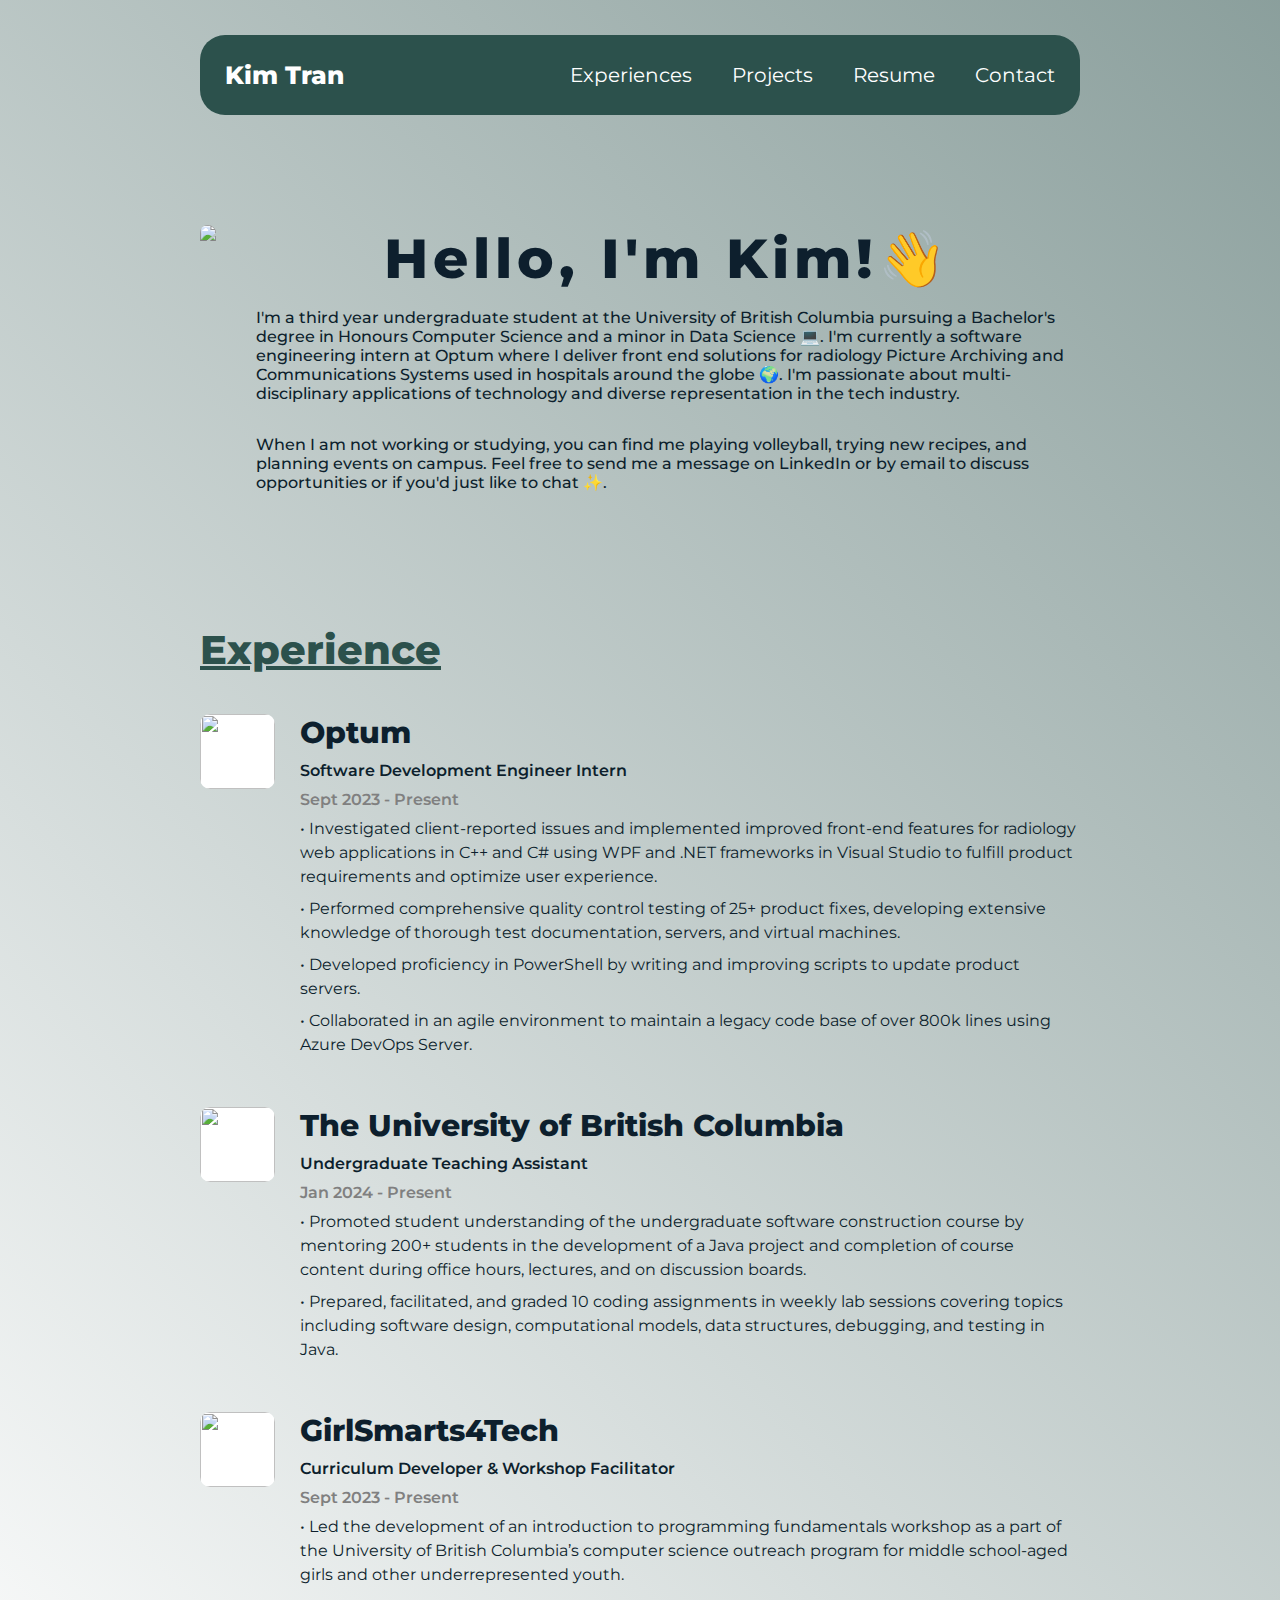
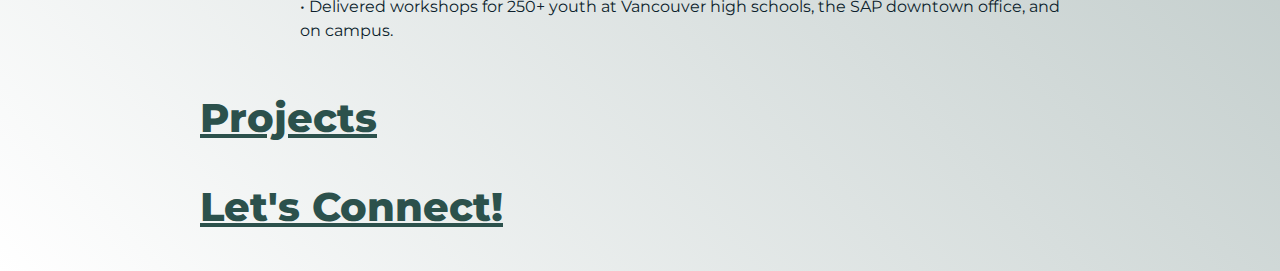
==== docs/index.html @ 5f3996e8 "configurations for hosting site" ====
<!DOCTYPE html>
<html>
    <head>
        <link rel="stylesheet" href="index.css">
        <link href="https://fonts.googleapis.com/css2?family=Barlow+Condensed:wght@800&family=Montserrat:wght@400;600;800&display=swap" rel="stylesheet">
    </head>
    <body class = "main">
        <title>Kimberly Tran</title>
        <div class = "banner">
            <p class = "name">Kim Tran</p>
            <div class = "nav">
                <a href="#experience-section">Experiences</a>
                <a href="#projects-section">Projects</a>
                <a href="#resume-section">Resume</a>
                <a href="#contact-section">Contact</a>
            </div>
        </div>
        <div class ="introduction">
            <img class = "profile" src = "/portfolio-website/docs/images/profile_picture.jpg">
            <div class = "about-me">
                <p class = "greeting"> Hello, I'm Kim!&#128075; </p>
                <p> 
                    I'm a third year undergraduate student at the University of British Columbia pursuing a Bachelor's
                    degree in Honours Computer Science and a minor in Data Science &#128187;. I'm currently a software engineering intern at Optum 
                    where I deliver front end solutions for radiology Picture Archiving and Communications Systems
                    used in hospitals around the globe  &#127757;. I'm passionate about multi-disciplinary applications of technology and diverse representation
                    in the tech industry.
                </p>
                <p>
                    When I am not working or studying, you can find me playing volleyball, trying new recipes, and planning events on campus.
                    Feel free to send me a message on LinkedIn or by email to discuss opportunities or if you'd just like to chat &#10024;.
                </p>
            </div>
        </div>
        <div class = "experience-section" id = "experience-section">
            <p class = "subtitles">Experience</p>
            <div class = "experience">
                <div class = "logo">
                    <img class = "company-logos" src = "/portfolio-website/docs/images/optum_logo.png">
                </div>
                <div class = "description">
                    <p class = "company-name"> Optum</p>
                    <p class = "position-title"> Software Development Engineer Intern</p>
                    <p class = "work-dates"> Sept 2023 - Present</p>
                    <div>
                        <p class = "experience-bullet">
                            • Investigated client-reported issues and implemented improved front-end features for radiology web applications in C++ 
                            and C# using WPF and .NET frameworks in Visual Studio to fulfill product requirements and optimize user experience.
                        </p>
                        <p class = "experience-bullet">
                            • Performed comprehensive quality control testing of 25+ product fixes, developing extensive knowledge of thorough
                            test documentation, servers, and virtual machines. 
                        </p>
                        <p class = "experience-bullet">
                            • Developed proficiency in PowerShell by writing and improving scripts to update product servers.
                        </p>
                        <p class = "experience-bullet">
                            • Collaborated in an agile environment to maintain a legacy code base of over 800k lines using Azure DevOps Server.
                        </p>
                    </div>
                </div>
            </div>
            <div class = "experience">
                <div class = "logo">
                    <img class = "company-logos" src = "/portfolio-website/docs/images/ubc_logo.jpg">
                </div>
                <div class = "description">
                    <p class = "company-name">The University of British Columbia</p>
                    <p class = "position-title"> Undergraduate Teaching Assistant</p>
                    <p class = "work-dates"> Jan 2024 - Present</p>
                    <div>
                        <p class = "experience-bullet">
                            • Promoted student understanding of the undergraduate software construction course by mentoring 200+ students in the 
                            development of a Java project and completion of course content during office hours, lectures, and on discussion boards. 
                        </p>
                        <p class = "experience-bullet">
                            • Prepared, facilitated, and graded 10 coding assignments in weekly lab sessions covering topics including software 
                            design, computational models, data structures, debugging, and testing in Java.
                        </p>
                    </div>
                </div>
            </div>
            <div class = "experience">
                <div class = "logo">
                    <img class = "company-logos" src = "/portfolio-website/docs/images/gs4t_logo.png">
                </div>
                <div class = "description">
                    <p class = "company-name">GirlSmarts4Tech</p>
                    <p class = "position-title"> Curriculum Developer & Workshop Facilitator</p>
                    <p class = "work-dates"> Sept 2023 - Present</p>
                    <div>
                        <p class = "experience-bullet">
                            • Led the development of an introduction to programming fundamentals workshop as a part of the University of British 
                            Columbia’s computer science outreach program for middle school-aged girls and other underrepresented youth.
                        </p>
                        <p class = "experience-bullet">
                            • Delivered workshops for 250+ youth at Vancouver high schools, the SAP downtown office, and on campus.
                        </p>
                    </div>
                </div>
            </div>
        </div>
        <div class = "projects-section" id = "projects-section">
            <p class = "subtitles">Projects</p>
        </div>
        <div class = "contact-section" id = "contact-section">
            <p class = "subtitles">Let's Connect!</p>
        </div>

    </body>
</html>
---- docs/index.css ----
.main {
    background-color: white;
    color: #0d1f2d;
    font-family: 'Montserrat', sans-serif;
    margin-left: 200px;
    margin-right: 200px;
    background-image: linear-gradient(45deg, white, #2c514c);
    background-size: 300%;
}

.banner {
    margin-top: 25px;
    margin-bottom: 25px;
    background-color: #2c514c;
    color: white;
    border-radius: 25px;
    display: flex;
    flex: 2;
    flex-direction: row;
    padding-left: 25px;
    padding-right: 25px;
    justify-content: space-between;
    align-items: center;
    position: fixed;
    top: 10px;
    left: 200px;
    right: 200px;
}

.name {
    font-size: 25px;
    font-weight:800;
}

.nav {
    display: flex;
    flex: 5;
    flex-direction: row;
    justify-content: right;
    column-gap: 40px;
    font-size: 20px;
    align-items: center;
}

a {
    text-decoration: none;
    color: white;
}

a:hover {
    text-decoration: underline;
}

.bio {
    font-weight: 400;
    font-size: 12px;
}

.subtitles {
    font-size: 40px;
    font-weight:800;
    color: #2c514c;
    text-decoration: underline;
}

.project-types {
    border-radius: 8px;
    background-color: white;
    font-weight: 600;
    padding: 2px, 2px, 2px, 2px;
}

.introduction {
    display: flex;
    flex-direction: row;
    flex: 2;
    column-gap: 40px;
    justify-content: center;
    margin-top:225px;
    margin-bottom: 100px;
}

.profile {
    height: 300px;
    width: auto;
    border-radius: 50px;
}

.about-me {
    display: flex;
    flex-direction: column;
    flex: 3;
    justify-content: top;
    font-size: 16px;
    font-weight: 500;
}

.greeting {
    font-size: 55px;
    font-weight:600;
    letter-spacing: 5px;
    font-weight:800;
    margin-bottom: 0px;
    margin-top:0px;
    align-self: center;
}

.experience {
    display: flex;
    flex-direction: row; 
    flex: 2;
    justify-content: top;
    column-gap: 25px;
    margin-bottom: 50px;
}

.company-logos {
    height: 75px;
    width: 75px;
    background-color: white;
    border-radius: 10px;
}

.description {
    display: flex;
    flex-direction: column;
    flex: 4;
}

.company-name{
    font-size: 30px;
    font-weight: 800;
    margin-top: 0px;
    margin-bottom: 0px;
}

.position-title {
    font-weight: 600;
    margin-top: 10px;
    margin-bottom: 0px;
}

.work-dates {
    font-weight: 600;
    color: grey;
    margin-top:10px;
    margin-bottom: 0px;
}

.experience-content {
    margin-top: 0px;
    margin-bottom:0px;

}

.experience-bullet {
    margin-top: 8px;
    margin-bottom: 0px;
    line-height: 150%;
}
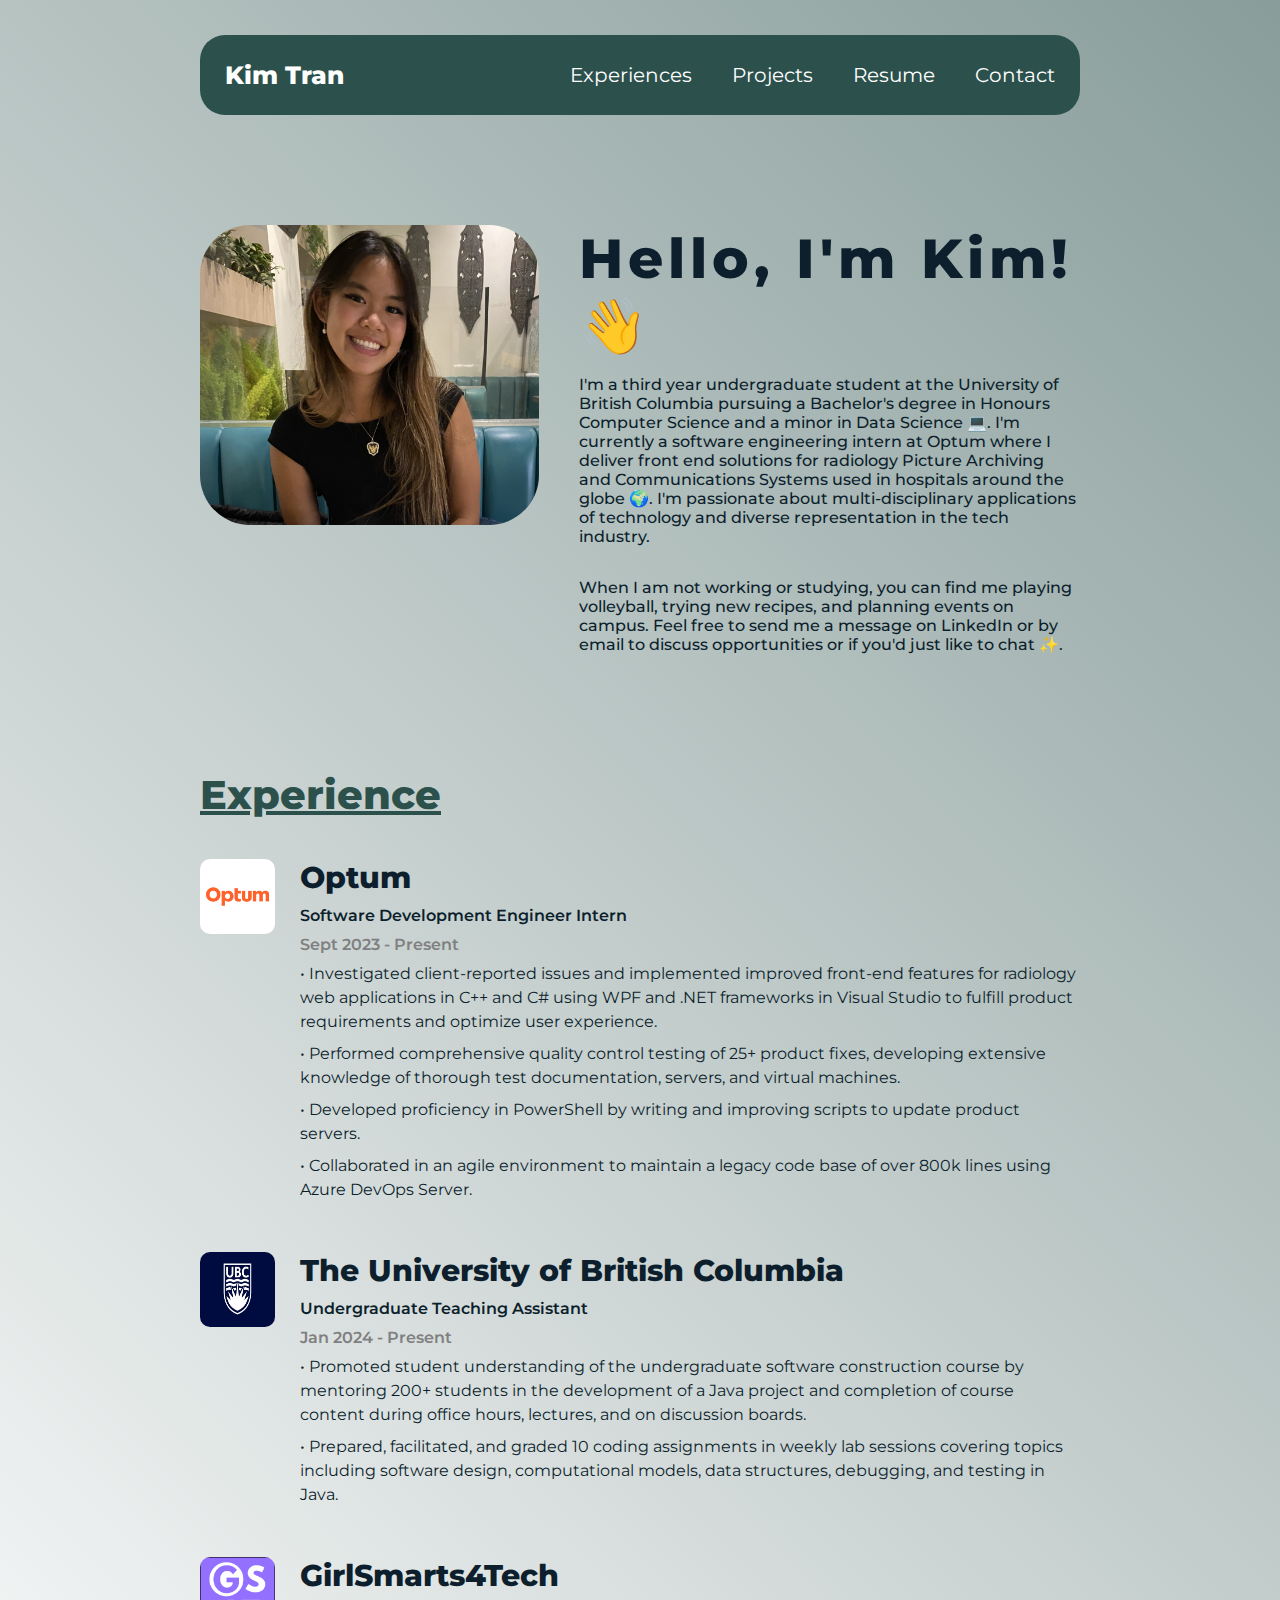
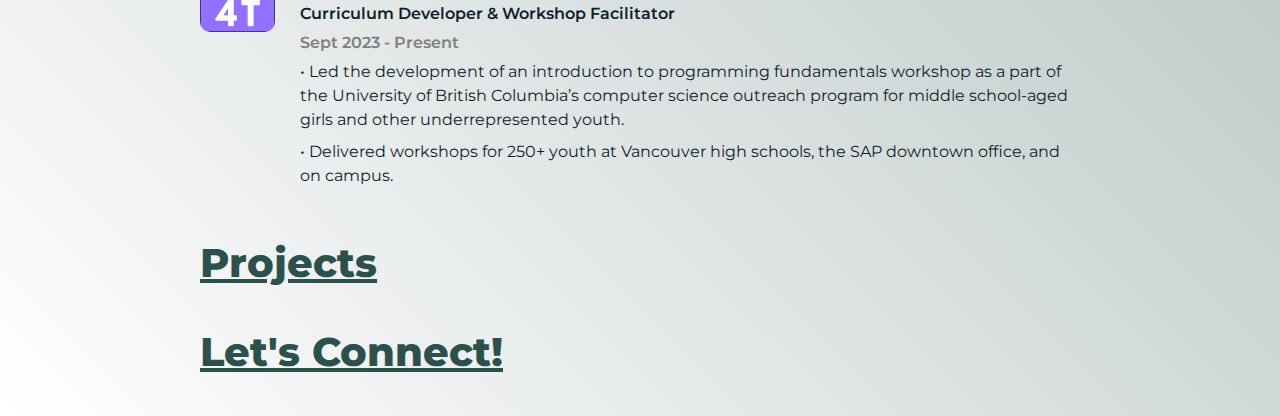
==== commit dd7898b4: "correcting image paths" ====
--- a/docs/index.html
+++ b/docs/index.html
@@ -16,7 +16,7 @@
             </div>
         </div>
         <div class ="introduction">
-            <img class = "profile" src = "/portfolio-website/docs/images/profile_picture.jpg">
+            <img class = "profile" src = "images/profile_picture.jpg">
             <div class = "about-me">
                 <p class = "greeting"> Hello, I'm Kim!&#128075; </p>
                 <p> 
@@ -36,7 +36,7 @@
             <p class = "subtitles">Experience</p>
             <div class = "experience">
                 <div class = "logo">
-                    <img class = "company-logos" src = "/portfolio-website/docs/images/optum_logo.png">
+                    <img class = "company-logos" src = "images/optum_logo.png">
                 </div>
                 <div class = "description">
                     <p class = "company-name"> Optum</p>
@@ -62,7 +62,7 @@
             </div>
             <div class = "experience">
                 <div class = "logo">
-                    <img class = "company-logos" src = "/portfolio-website/docs/images/ubc_logo.jpg">
+                    <img class = "company-logos" src = "images/ubc_logo.jpg">
                 </div>
                 <div class = "description">
                     <p class = "company-name">The University of British Columbia</p>
@@ -82,7 +82,7 @@
             </div>
             <div class = "experience">
                 <div class = "logo">
-                    <img class = "company-logos" src = "/portfolio-website/docs/images/gs4t_logo.png">
+                    <img class = "company-logos" src = "images/gs4t_logo.png">
                 </div>
                 <div class = "description">
                     <p class = "company-name">GirlSmarts4Tech</p>
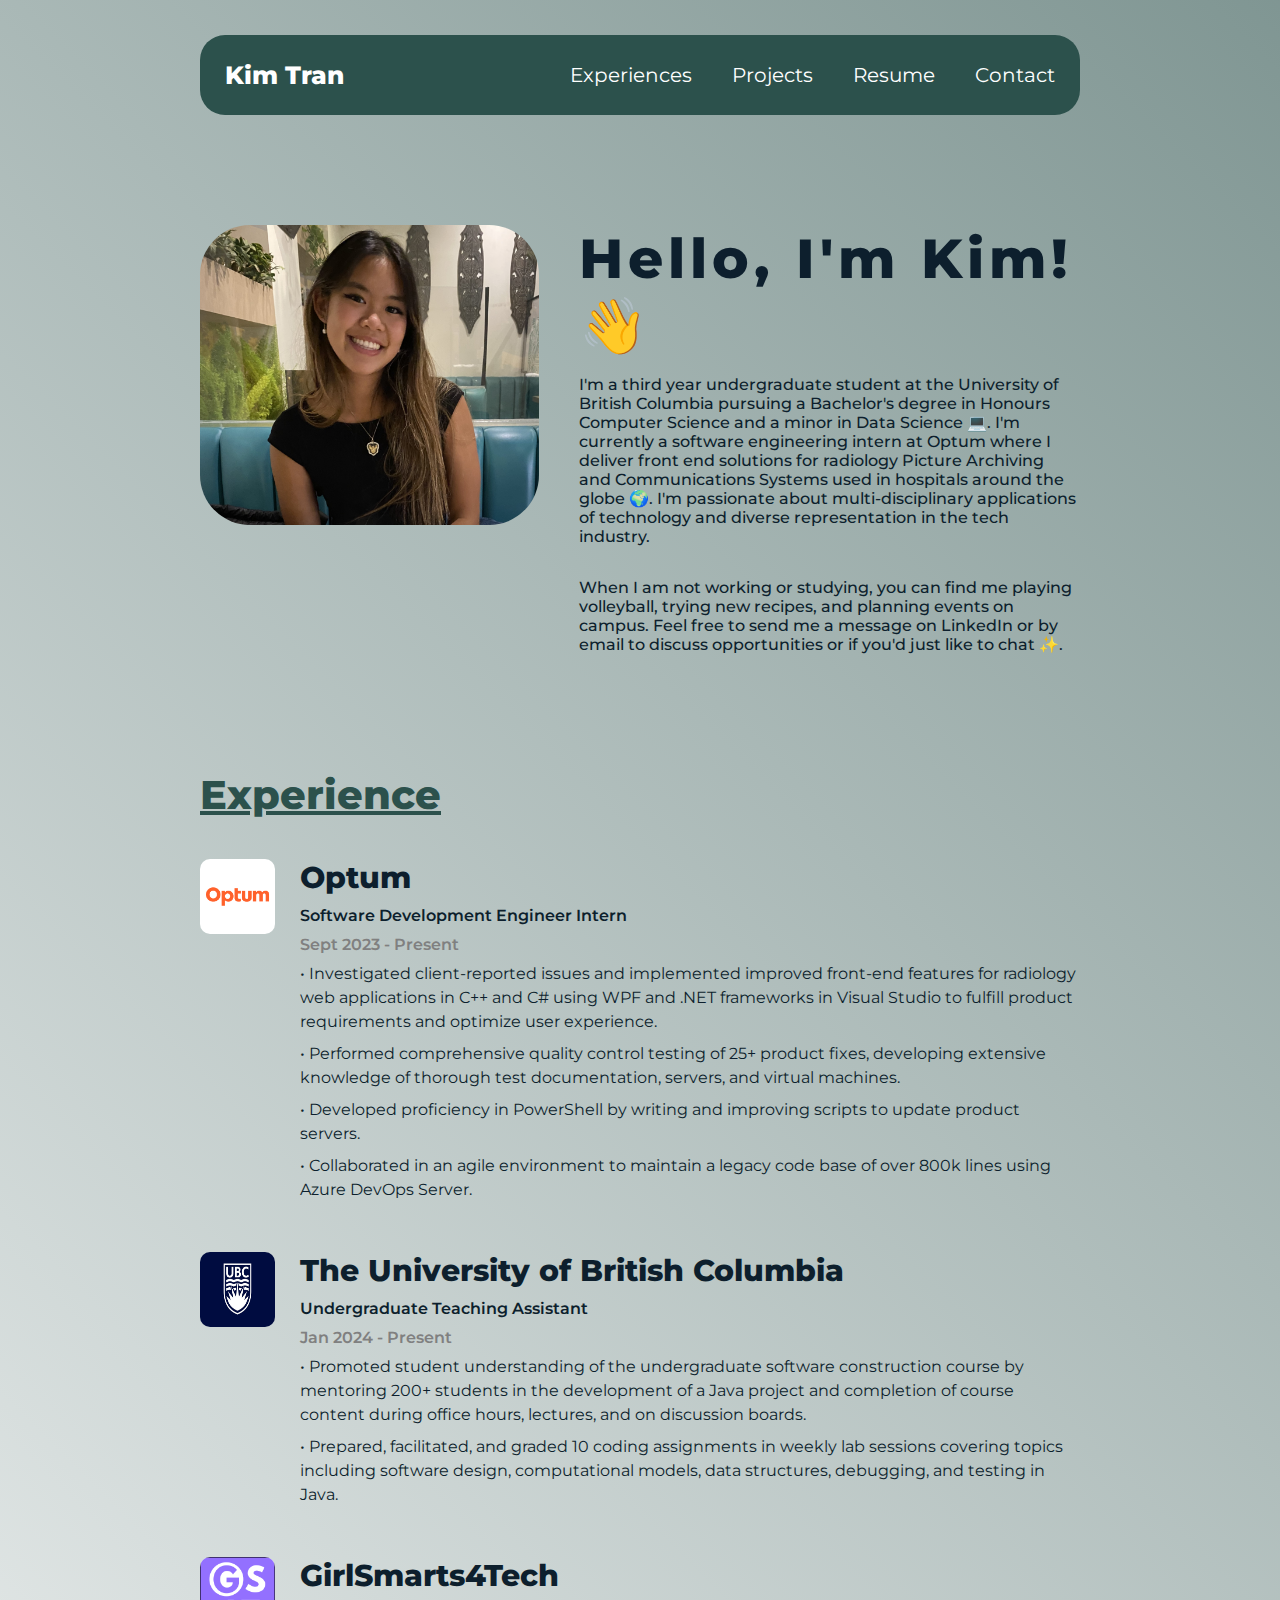
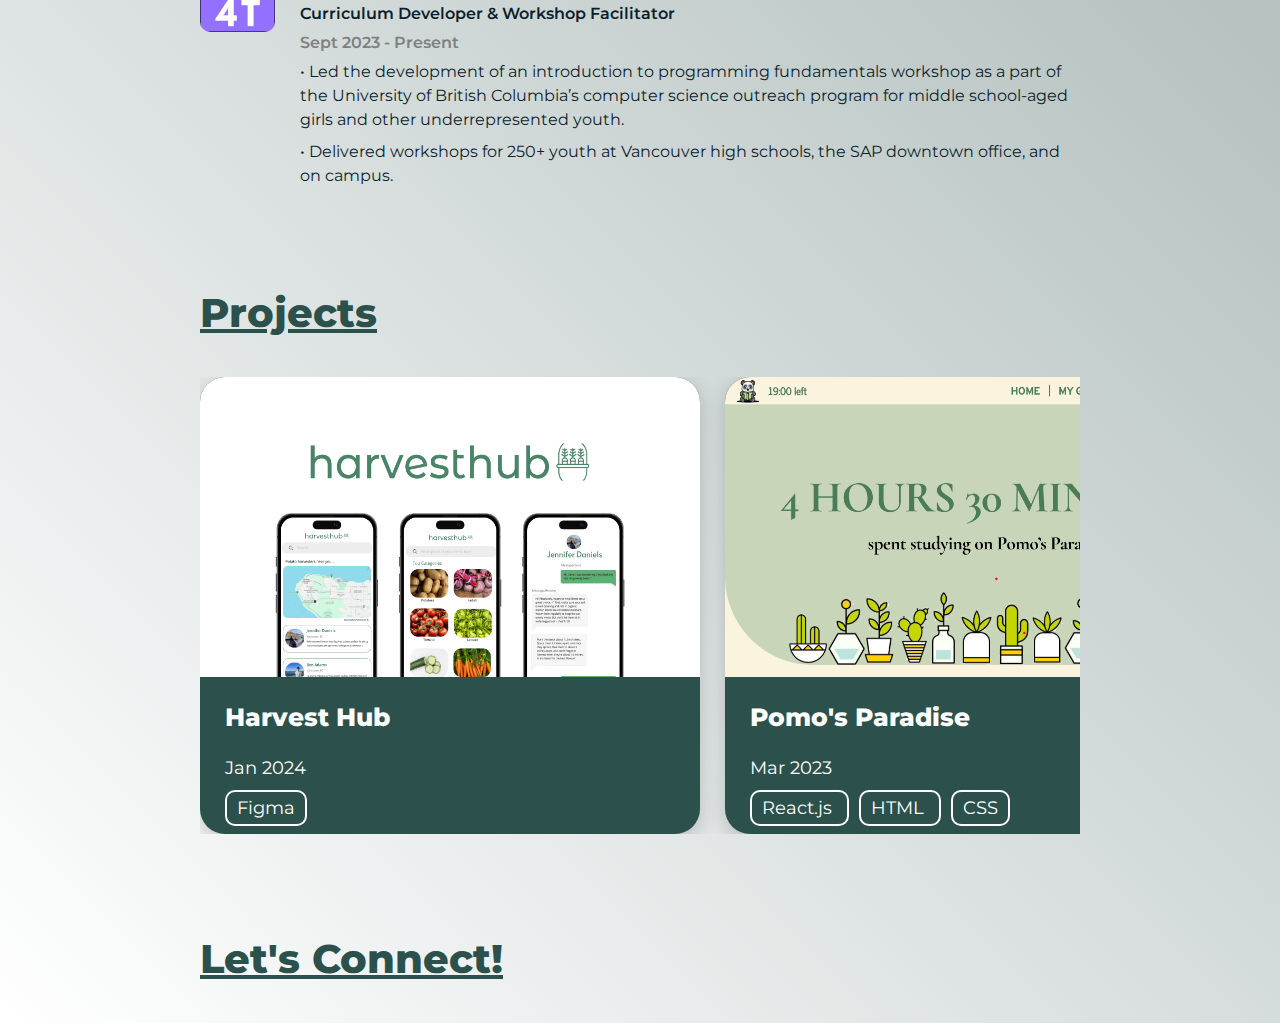
==== commit bbea3bdd: "Completed projects section previews" ====
--- a/docs/index.html
+++ b/docs/index.html
@@ -100,8 +100,62 @@
                 </div>
             </div>
         </div>
+        <p class = "subtitles">Projects</p>
         <div class = "projects-section" id = "projects-section">
-            <p class = "subtitles">Projects</p>
+            <div class = "project">
+                <img class = "project-preview" src="images/Harvesthub.png">
+                <div class = "project-description">
+                    <p class = "project-name">
+                        Harvest Hub
+                    </p>
+                    <p class = "project-date">
+                        Jan 2024
+                    </p>
+                    <p class = "project-tool">
+                        Figma
+                    </p>
+                </div>
+            </div>
+            <div class = "project">
+                <img class = "project-preview" src="images/pomos_paradise.png">
+                <div class = "project-description">
+                    <p class = "project-name">
+                        Pomo's Paradise
+                    </p>
+                    <p class = "project-date">
+                        Mar 2023
+                    </p>
+                    <p class = "project-tool">
+                        React.js
+                    </p>
+                    <p class = "project-tool">
+                        HTML
+                    </p>
+                    <p class = "project-tool">
+                        CSS
+                    </p>
+                </div>
+            </div>
+            <div class = "project">
+                <img class = "project-preview" src="images/ubc_cf_ui.png">
+                <div class="project-description"> 
+                    <p class = "project-name">
+                        UBC Course Finder
+                    </p>
+                    <p class = "project-date">
+                        Jan 2023 - May 2023
+                    </p>
+                    <p class = "project-tool">
+                        Typescript
+                    </p>
+                    <p class = "project-tool">
+                        HTML
+                    </p>
+                    <p class = "project-tool">
+                        CSS
+                    </p>
+                </div>
+            </div>
         </div>
         <div class = "contact-section" id = "contact-section">
             <p class = "subtitles">Let's Connect!</p>
--- a/docs/index.css
+++ b/docs/index.css
@@ -62,6 +62,7 @@
     font-weight:800;
     color: #2c514c;
     text-decoration: underline;
+    margin-top: 100px;
 }
 
 .project-types {
@@ -158,4 +159,57 @@
     margin-top: 8px;
     margin-bottom: 0px;
     line-height: 150%;
+}
+
+.projects-section {
+    display: flex;
+    flex-direction: row;
+    flex-wrap: nowrap;
+    overflow-x: auto;
+    -webkit-overflow-scrolling: touch;
+    -ms-overflow-style: none;
+    scrollbar-width: none;
+    column-gap: 25px;
+}
+
+.projects-section::-webkit-scrollbar {
+    display: none;
+  }
+ 
+
+.project {
+    background-color: #2c514c;
+    border-radius: 25px;
+    display: flex;
+    flex-direction: column;
+    justify-content: space-around, top;
+    color: white;
+    box-shadow: 0 6px 20px 0 rgba(0, 0, 0, 0.19);
+    padding-bottom: 15px;
+
+}
+
+.project-preview {
+    height: 300px;
+    width: 500px;
+    border-radius: 25px 25px 0px 0px;
+}
+
+.project-description {
+    margin-left: 25px;
+    font-size: 18px;
+}
+
+.project-name {
+    align-items: start;
+    font-size: 25px;
+    font-weight: 800;
+}
+
+.project-tool {
+    border: 2px solid white;
+    padding: 5px 10px 5px 10px;
+    border-radius: 10px;
+    display: inline;
+    margin-right: 10px;
 }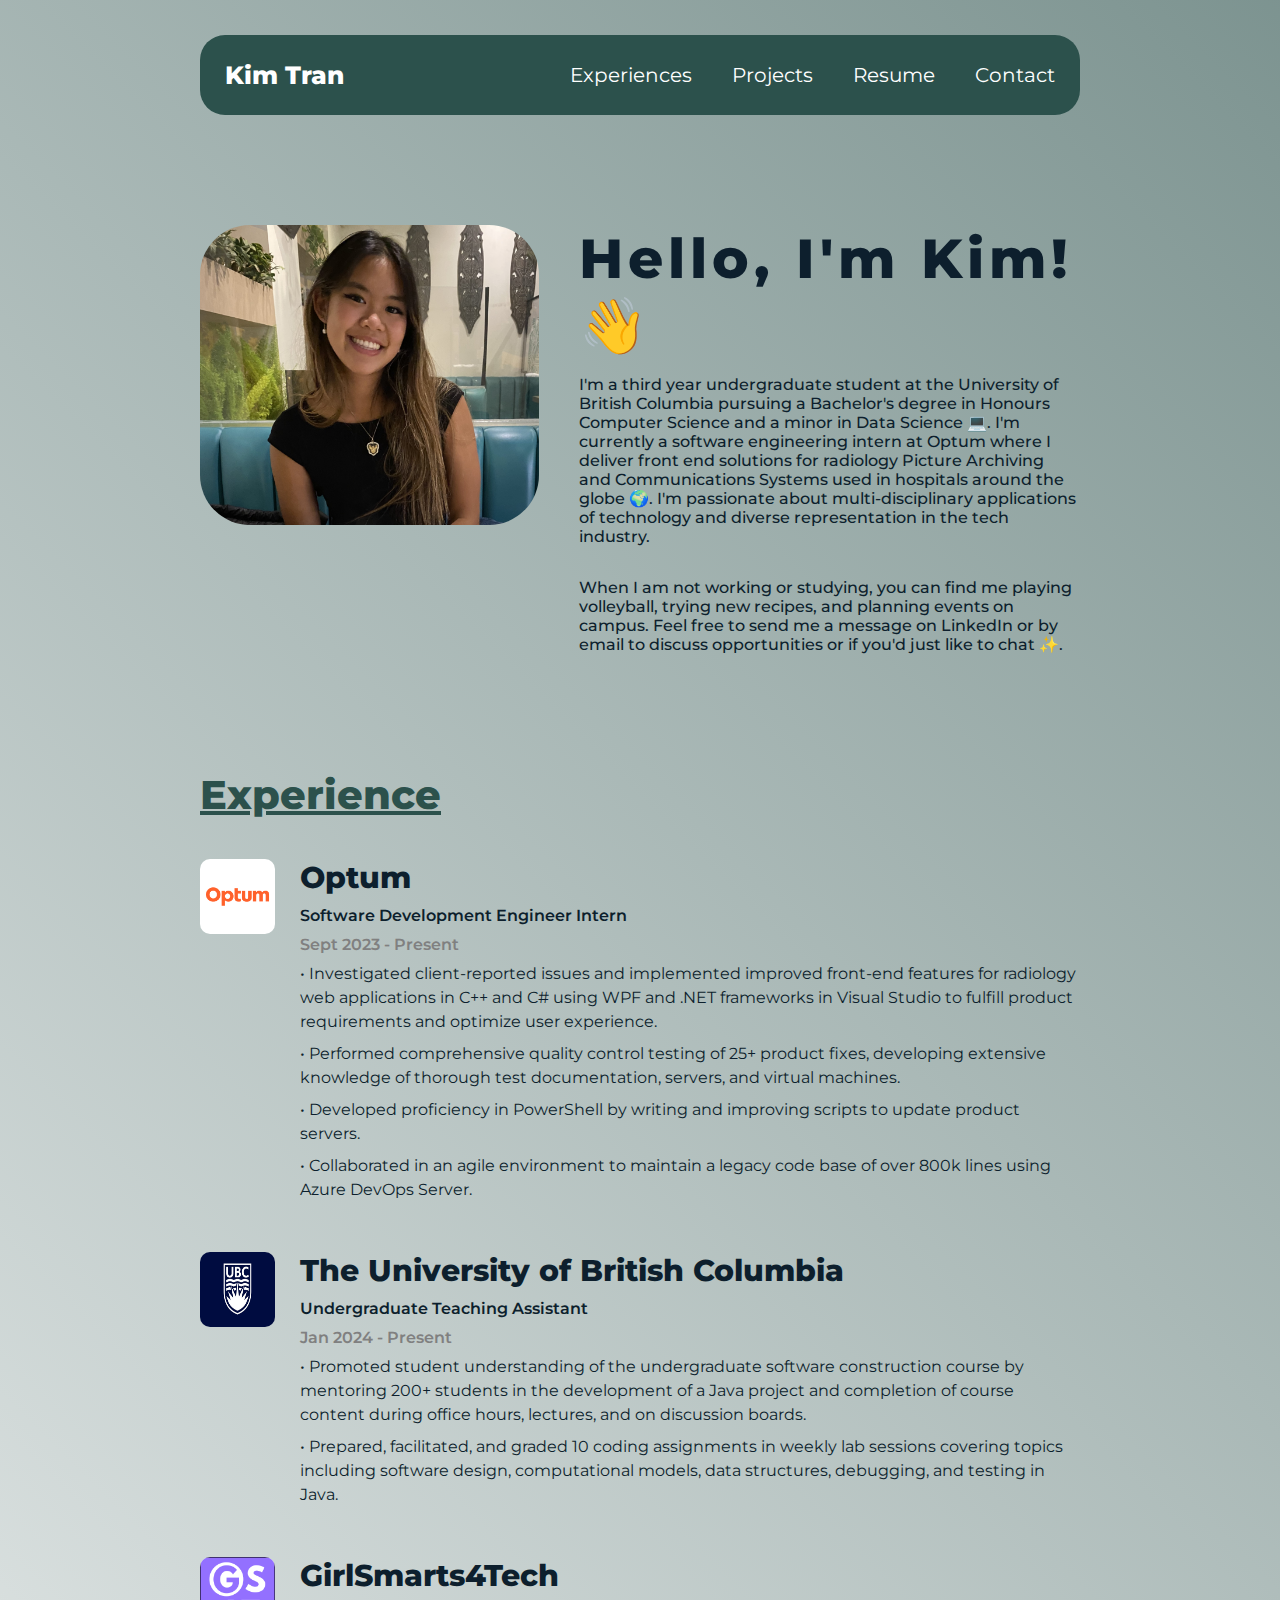
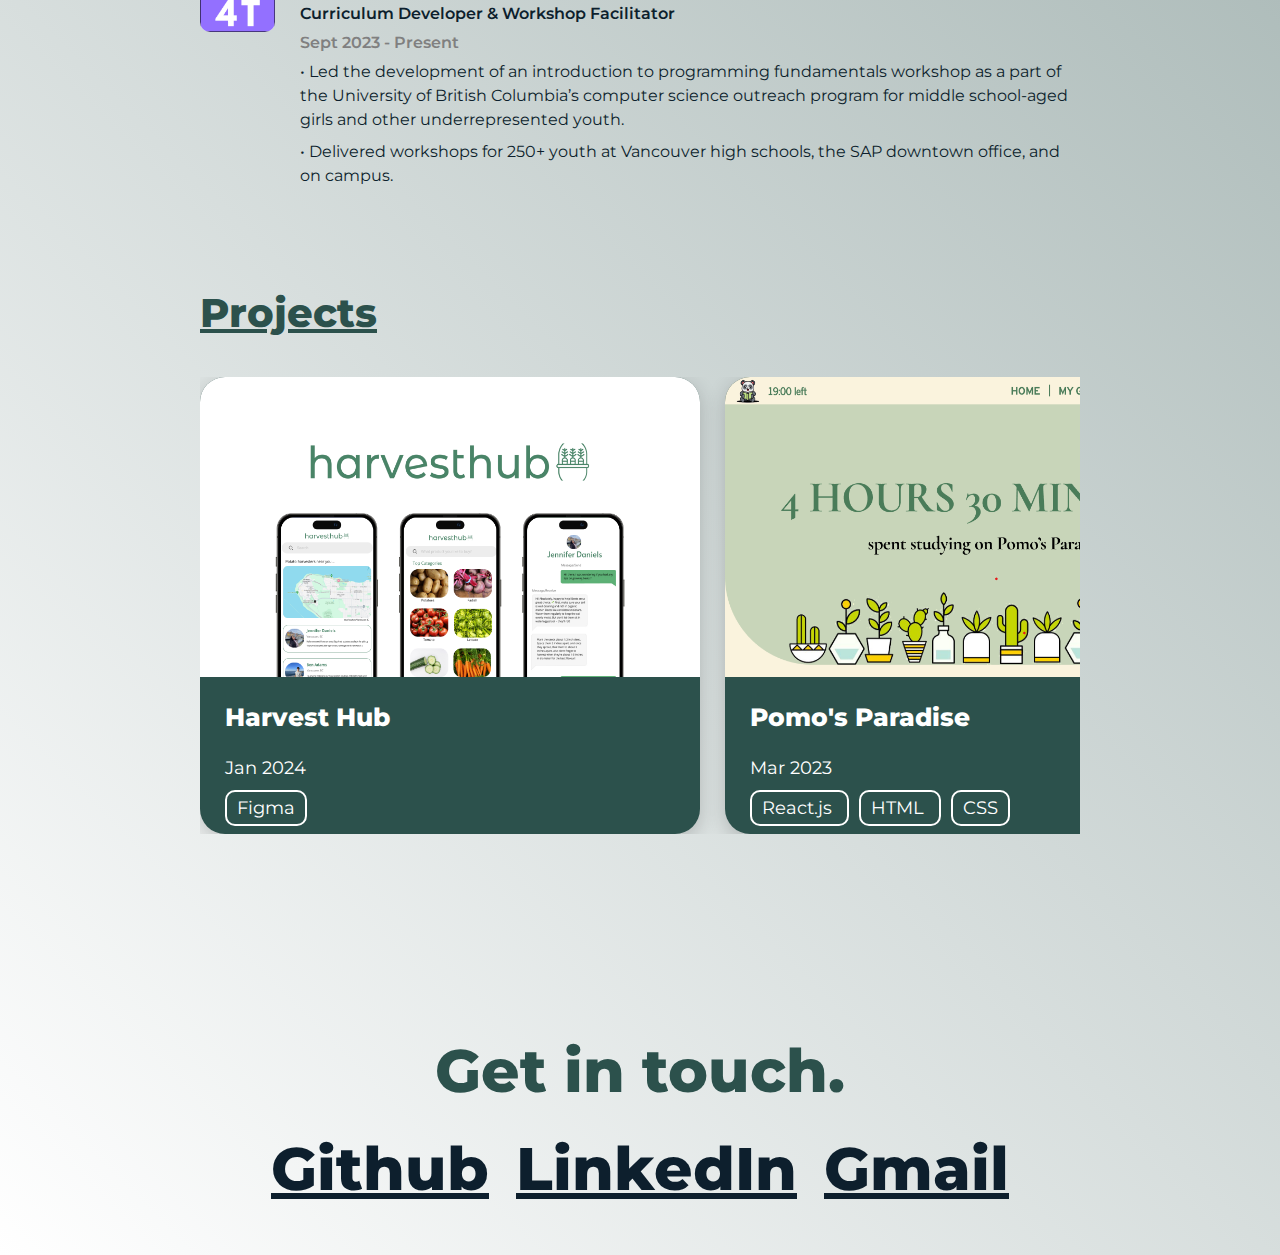
==== commit cf938107: "Added contact links" ====
--- a/docs/index.html
+++ b/docs/index.html
@@ -32,8 +32,8 @@
                 </p>
             </div>
         </div>
-        <div class = "experience-section" id = "experience-section">
-            <p class = "subtitles">Experience</p>
+        <p class = "subtitles" id = "experience-section">Experience</p>
+        <div class = "experience-section">
             <div class = "experience">
                 <div class = "logo">
                     <img class = "company-logos" src = "images/optum_logo.png">
@@ -100,8 +100,8 @@
                 </div>
             </div>
         </div>
-        <p class = "subtitles">Projects</p>
-        <div class = "projects-section" id = "projects-section">
+        <p class = "subtitles" id = "projects-section">Projects</p>
+        <div class = "projects-section">
             <div class = "project">
                 <img class = "project-preview" src="images/Harvesthub.png">
                 <div class = "project-description">
@@ -158,7 +158,12 @@
             </div>
         </div>
         <div class = "contact-section" id = "contact-section">
-            <p class = "subtitles">Let's Connect!</p>
+            <p class = "connect">Get in touch.</p>
+            <div >
+                <a href="https://github.com/ktran003" class = "social-link">Github</a>
+                <a href ="https://www.linkedin.com/in/kim-tran-67354a20b/" class = "social-link">LinkedIn</a>
+                <a href = "mailto:kim.trann180@gmail.com" class = "social-link">Gmail</a>
+            </div>
         </div>
 
     </body>
--- a/docs/index.css
+++ b/docs/index.css
@@ -212,4 +212,26 @@
     border-radius: 10px;
     display: inline;
     margin-right: 10px;
+}
+
+.contact-section {
+    font-size: 60px;
+    font-weight:800;
+    color: #2c514c;
+    margin-top: 200px;
+    text-align: center;
+    margin-bottom: 50px;
+}
+
+.connect {
+    margin-bottom: 25px;
+}
+
+.social-link {
+    margin-top: 0px;
+    padding-top: 0px;
+    color:#0d1f2d;
+    text-decoration: underline;
+    padding-left: 5px;
+    padding-right: 5px;
 }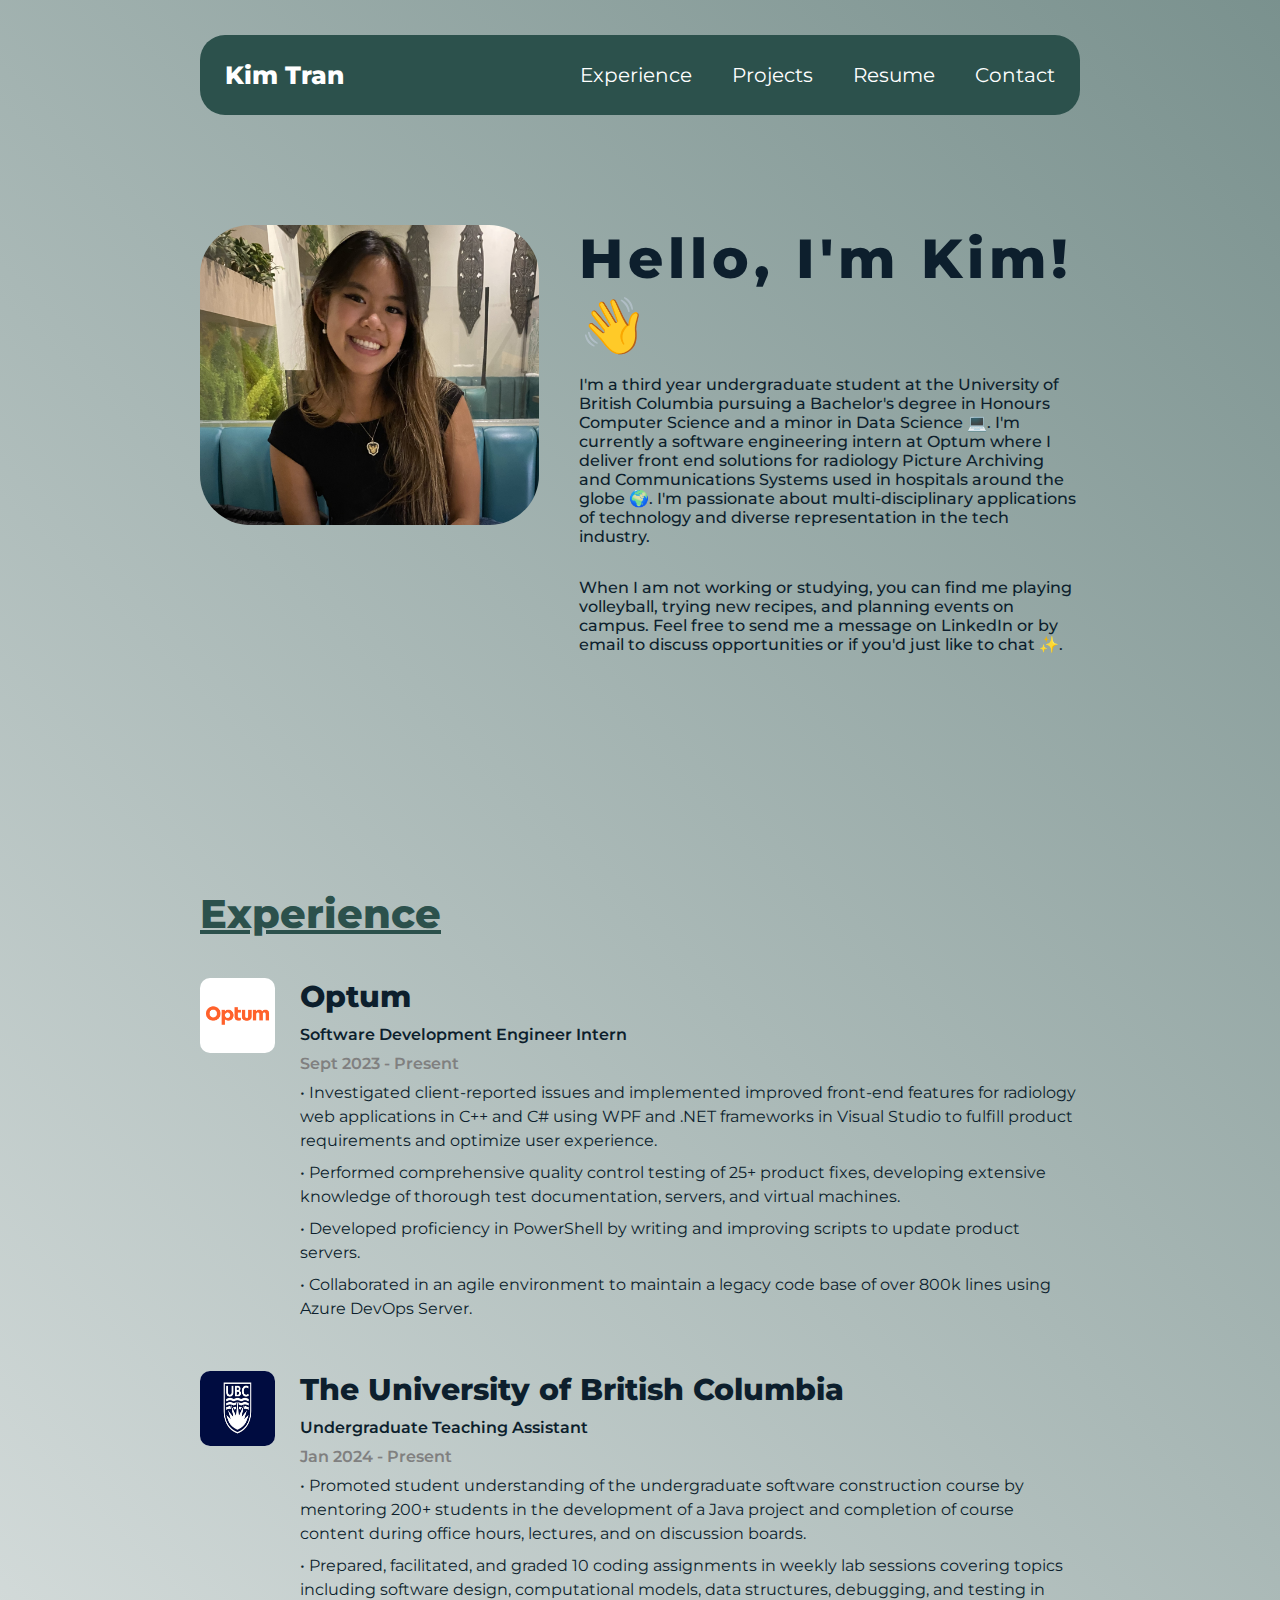
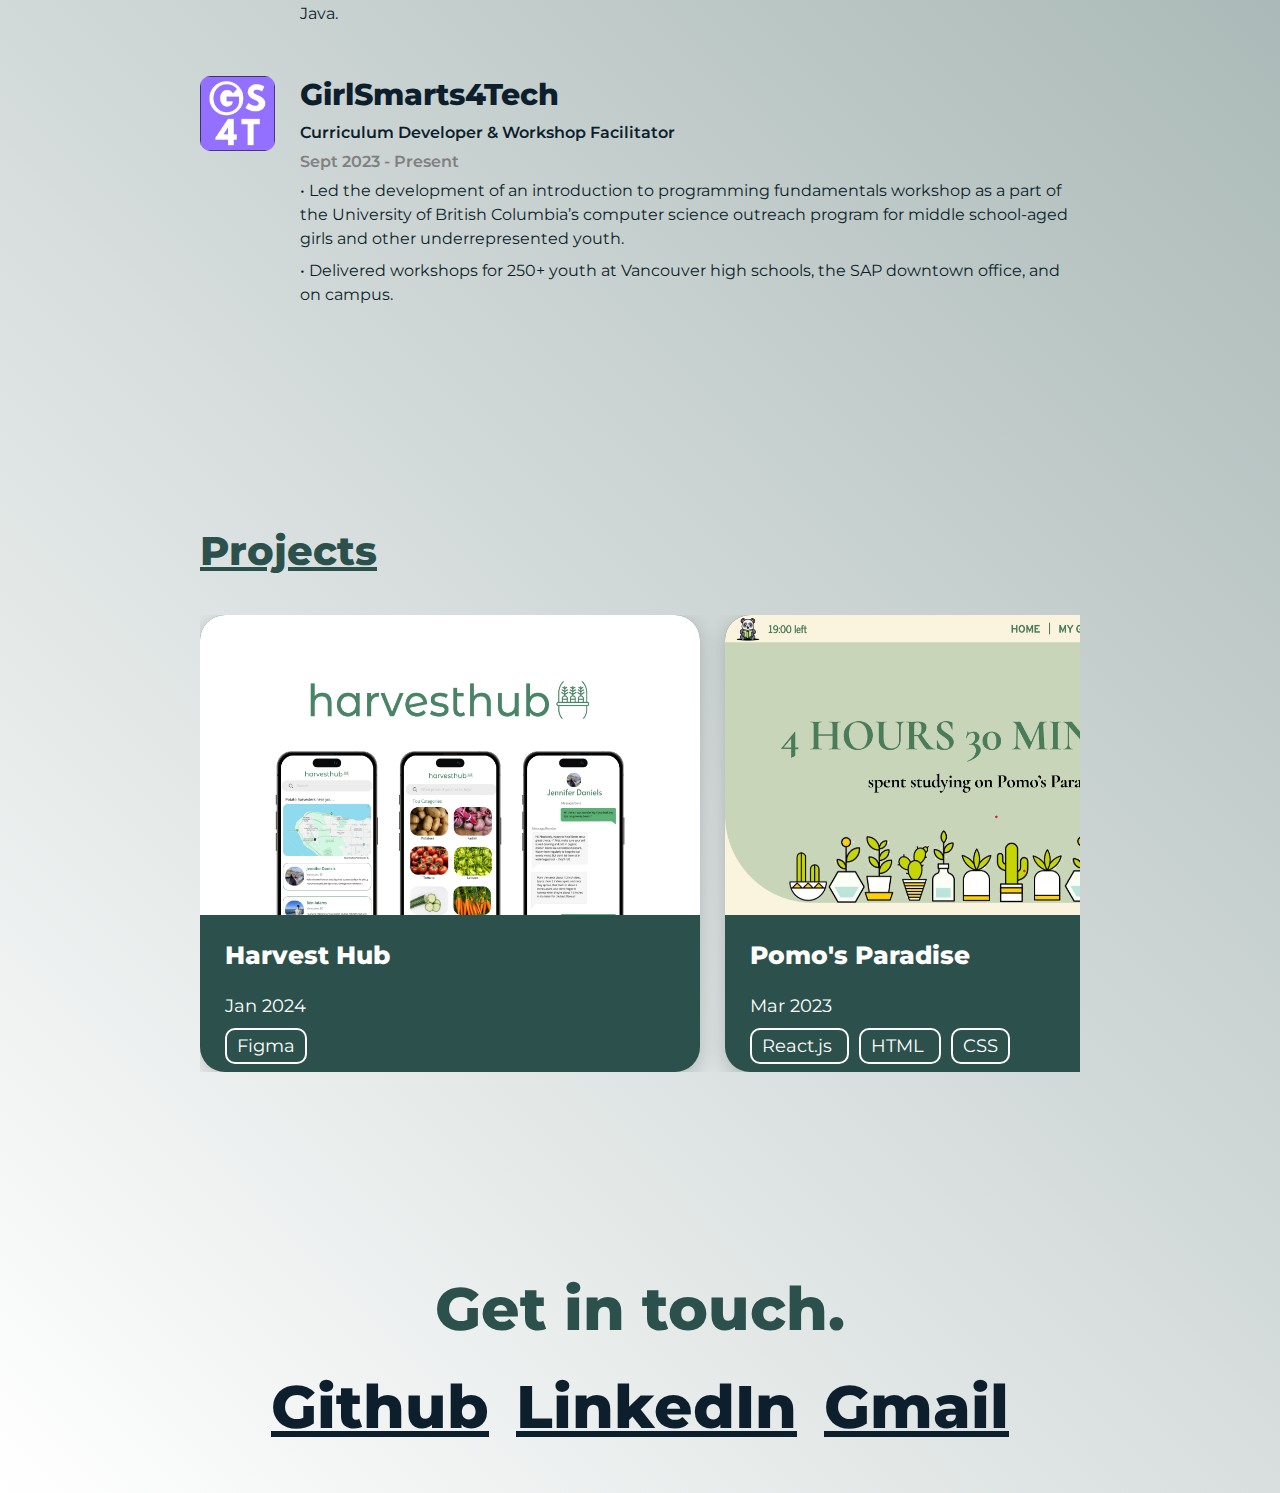
==== commit 4cf33520: "Corrected nav bar." ====
--- a/docs/index.html
+++ b/docs/index.html
@@ -9,9 +9,9 @@
         <div class = "banner">
             <p class = "name">Kim Tran</p>
             <div class = "nav">
-                <a href="#experience-section">Experiences</a>
+                <a href="#experience-section">Experience</a>
                 <a href="#projects-section">Projects</a>
-                <a href="#resume-section">Resume</a>
+                <a href="resume.pdf">Resume</a>
                 <a href="#contact-section">Contact</a>
             </div>
         </div>
@@ -32,7 +32,10 @@
                 </p>
             </div>
         </div>
-        <p class = "subtitles" id = "experience-section">Experience</p>
+        <div class = "spacer"  id = "experience-section">
+            <p>spacer</p>
+        </div>
+        <p class = "subtitles">Experience</p>
         <div class = "experience-section">
             <div class = "experience">
                 <div class = "logo">
@@ -100,7 +103,10 @@
                 </div>
             </div>
         </div>
-        <p class = "subtitles" id = "projects-section">Projects</p>
+        <div class = "spacer"  id = "projects-section">
+            <p>spacer</p>
+        </div>
+        <p class = "subtitles">Projects</p>
         <div class = "projects-section">
             <div class = "project">
                 <img class = "project-preview" src="images/Harvesthub.png">
--- a/docs/index.css
+++ b/docs/index.css
@@ -79,7 +79,6 @@
     column-gap: 40px;
     justify-content: center;
     margin-top:225px;
-    margin-bottom: 100px;
 }
 
 .profile {
@@ -234,4 +233,9 @@
     text-decoration: underline;
     padding-left: 5px;
     padding-right: 5px;
+}
+
+.spacer {
+    margin-top: 100px;
+    visibility: hidden;
 }